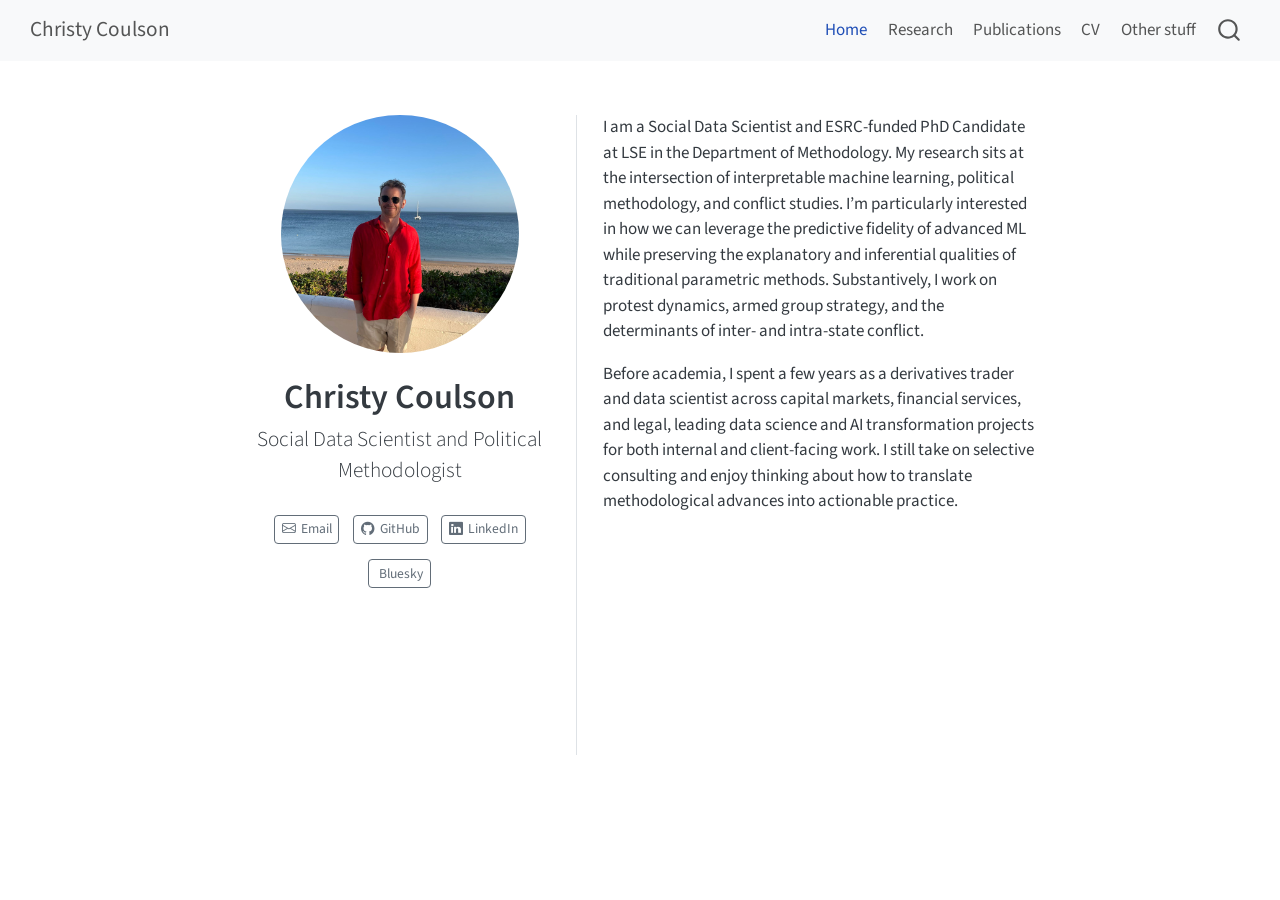
==== index.html @ 38af7b6e "deploy: 9e7b8e389dd86320d038d6dbe3860ce5dac13015" ====
<!DOCTYPE html>
<html xmlns="http://www.w3.org/1999/xhtml" lang="en" xml:lang="en"><head>

<meta charset="utf-8">
<meta name="generator" content="quarto-1.9.38">

<meta name="viewport" content="width=device-width, initial-scale=1.0, user-scalable=yes">


<title>Christy Coulson</title>
<style>
/* Default styles provided by pandoc.
** See https://pandoc.org/MANUAL.html#variables-for-html for config info.
*/
code{white-space: pre-wrap;}
span.smallcaps{font-variant: small-caps;}
div.columns{display: flex; gap: min(4vw, 1.5em);}
div.column{flex: auto; overflow-x: auto;}
div.hanging-indent{margin-left: 1.5em; text-indent: -1.5em;}
ul.task-list{list-style: none;}
ul.task-list li input[type="checkbox"] {
  width: 0.8em;
  margin: 0 0.8em 0.2em -1em; /* quarto-specific, see https://github.com/quarto-dev/quarto-cli/issues/4556 */ 
  vertical-align: middle;
}
</style>


<script src="site_libs/quarto-nav/quarto-nav.js"></script>
<script src="site_libs/quarto-nav/headroom.min.js"></script>
<script src="site_libs/clipboard/clipboard.min.js"></script>
<script src="site_libs/quarto-search/autocomplete.umd.js"></script>
<script src="site_libs/quarto-search/fuse.min.js"></script>
<script src="site_libs/quarto-search/quarto-search.js"></script>
<meta name="quarto:offset" content="./">
<script src="site_libs/quarto-html/quarto.js" type="module"></script>
<script src="site_libs/quarto-html/tabsets/tabsets.js" type="module"></script>
<script src="site_libs/quarto-html/popper.min.js"></script>
<script src="site_libs/quarto-html/tippy.umd.min.js"></script>
<link href="site_libs/quarto-html/tippy.css" rel="stylesheet">
<link href="site_libs/quarto-html/quarto-syntax-highlighting-15634bcf2e68342d4ad2dfa704d543f6.css" rel="stylesheet" id="quarto-text-highlighting-styles">
<script src="site_libs/bootstrap/bootstrap.min.js"></script>
<link href="site_libs/bootstrap/bootstrap-icons.css" rel="stylesheet">
<link href="site_libs/bootstrap/bootstrap-94b323657c735dfe3b1bf6ebb2c33a55.min.css" rel="stylesheet" append-hash="true" id="quarto-bootstrap" data-mode="light">
<script src="site_libs/quarto-contrib/iconify-3.0.0/iconify-icon.min.js"></script>
<script id="quarto-search-options" type="application/json">{
  "location": "navbar",
  "copy-button": false,
  "collapse-after": 3,
  "panel-placement": "end",
  "type": "overlay",
  "limit": 50,
  "keyboard-shortcut": [
    "f",
    "/",
    "s"
  ],
  "show-item-context": false,
  "language": {
    "search-no-results-text": "No results",
    "search-matching-documents-text": "matching documents",
    "search-copy-link-title": "Copy link to search",
    "search-hide-matches-text": "Hide additional matches",
    "search-more-match-text": "more match in this document",
    "search-more-matches-text": "more matches in this document",
    "search-clear-button-title": "Clear",
    "search-text-placeholder": "",
    "search-detached-cancel-button-title": "Cancel",
    "search-submit-button-title": "Submit",
    "search-label": "Search"
  }
}</script>


<link rel="stylesheet" href="styles.css">
</head>

<body class="nav-fixed fullcontent quarto-light">

<div id="quarto-search-results"></div>
  <header id="quarto-header" class="headroom fixed-top">
    <nav class="navbar navbar-expand-lg " data-bs-theme="dark">
      <div class="navbar-container container-fluid">
      <div class="navbar-brand-container mx-auto">
    <a class="navbar-brand" href="./index.html">
    <span class="navbar-title">Christy Coulson</span>
    </a>
  </div>
            <div id="quarto-search" class="" title="Search"></div>
          <button class="navbar-toggler" type="button" data-bs-toggle="collapse" data-bs-target="#navbarCollapse" aria-controls="navbarCollapse" role="menu" aria-expanded="false" aria-label="Toggle navigation" onclick="if (window.quartoToggleHeadroom) { window.quartoToggleHeadroom(); }">
  <span class="navbar-toggler-icon"></span>
</button>
          <div class="collapse navbar-collapse" id="navbarCollapse">
            <ul class="navbar-nav navbar-nav-scroll ms-auto">
  <li class="nav-item">
    <a class="nav-link active" href="./index.html" aria-current="page"> 
<span class="menu-text">Home</span></a>
  </li>  
  <li class="nav-item">
    <a class="nav-link" href="./research.html"> 
<span class="menu-text">Research</span></a>
  </li>  
  <li class="nav-item">
    <a class="nav-link" href="./publications.html"> 
<span class="menu-text">Publications</span></a>
  </li>  
  <li class="nav-item">
    <a class="nav-link" href="./cv.html"> 
<span class="menu-text">CV</span></a>
  </li>  
  <li class="nav-item">
    <a class="nav-link" href="./other.html"> 
<span class="menu-text">Other stuff</span></a>
  </li>  
</ul>
          </div> <!-- /navcollapse -->
            <div class="quarto-navbar-tools">
</div>
      </div> <!-- /container-fluid -->
    </nav>
</header>
<!-- content -->
<div id="quarto-content" class="quarto-container page-columns page-rows-contents page-layout-article page-navbar">
<!-- sidebar -->
<!-- margin-sidebar -->
    
<!-- main -->
<div class="quarto-about-trestles">
  <div class="about-entity">
    <img src="headshot.JPG" class="about-image
  round " style="height: 14em; width: 14em;">
<header id="title-block-header" class="quarto-title-block default">
<div class="quarto-title">
<h1 class="title">Christy Coulson</h1>
<p class="subtitle lead">Social Data Scientist and Political Methodologist</p>
</div>
<div class="quarto-title-meta">
  </div>
</header>
    <div class="about-links">
  <a href="mailto:c.j.coulson@lse.ac.uk" class="about-link" rel="" target="">
    <i class="bi bi-envelope"></i>
     <span class="about-link-text">Email</span>
  </a>
  <a href="https://github.com/christycoulson" class="about-link" rel="" target="">
    <i class="bi bi-github"></i>
     <span class="about-link-text">GitHub</span>
  </a>
  <a href="https://www.linkedin.com/in/christy-coulson/" class="about-link" rel="" target="">
    <i class="bi bi-linkedin"></i>
     <span class="about-link-text">LinkedIn</span>
  </a>
  <a href="https://bsky.app/profile/christycouls.bsky.social" class="about-link" rel="" target="">
     <span class="about-link-text"><iconify-icon role="img" inline="" icon="simple-icons:bluesky" aria-label="Icon bluesky from simple-icons Iconify.design set." title="Icon bluesky from simple-icons Iconify.design set."></iconify-icon> Bluesky</span>
  </a>
</div>
  </div>
  <div class="about-contents"><main class="content" id="quarto-document-content">
<p>I am a Social Data Scientist and ESRC-funded PhD Candidate at LSE in the Department of Methodology. My research sits at the intersection of interpretable machine learning, political methodology, and conflict studies. I’m particularly interested in how we can leverage the predictive fidelity of advanced ML while preserving the explanatory and inferential qualities of traditional parametric methods. Substantively, I work on protest dynamics, armed group strategy, and the determinants of inter- and intra-state conflict.</p>
<p>Before academia, I spent a few years as a derivatives trader and data scientist across capital markets, financial services, and legal, leading data science and AI transformation projects for both internal and client-facing work. I still take on selective consulting and enjoy thinking about how to translate methodological advances into actionable practice.</p>


</main></div>
</div>
 <!-- /main -->
<script id="quarto-html-after-body" type="application/javascript">
  window.document.addEventListener("DOMContentLoaded", function (event) {
    const isCodeAnnotation = (el) => {
      for (const clz of el.classList) {
        if (clz.startsWith('code-annotation-')) {                     
          return true;
        }
      }
      return false;
    }
    const onCopySuccess = function(e) {
      // button target
      const button = e.trigger;
      // don't keep focus
      button.blur();
      // flash "checked"
      button.classList.add('code-copy-button-checked');
      var currentTitle = button.getAttribute("title");
      button.setAttribute("title", "Copied!");
      let tooltip;
      if (window.bootstrap) {
        button.setAttribute("data-bs-toggle", "tooltip");
        button.setAttribute("data-bs-placement", "left");
        button.setAttribute("data-bs-title", "Copied!");
        tooltip = new bootstrap.Tooltip(button, 
          { trigger: "manual", 
            customClass: "code-copy-button-tooltip",
            offset: [0, -8]});
        tooltip.show();    
      }
      setTimeout(function() {
        if (tooltip) {
          tooltip.hide();
          button.removeAttribute("data-bs-title");
          button.removeAttribute("data-bs-toggle");
          button.removeAttribute("data-bs-placement");
        }
        button.setAttribute("title", currentTitle);
        button.classList.remove('code-copy-button-checked');
      }, 1000);
      // clear code selection
      e.clearSelection();
    }
    const getTextToCopy = function(trigger) {
      const outerScaffold = trigger.parentElement.cloneNode(true);
      const codeEl = outerScaffold.querySelector('code');
      for (const childEl of codeEl.children) {
        if (isCodeAnnotation(childEl)) {
          childEl.remove();
        }
      }
      return codeEl.innerText;
    }
    const clipboard = new window.ClipboardJS('.code-copy-button:not([data-in-quarto-modal])', {
      text: getTextToCopy
    });
    clipboard.on('success', onCopySuccess);
    if (window.document.getElementById('quarto-embedded-source-code-modal')) {
      const clipboardModal = new window.ClipboardJS('.code-copy-button[data-in-quarto-modal]', {
        text: getTextToCopy,
        container: window.document.getElementById('quarto-embedded-source-code-modal')
      });
      clipboardModal.on('success', onCopySuccess);
    }
      var localhostRegex = new RegExp(/^(?:http|https):\/\/localhost\:?[0-9]*\//);
      var mailtoRegex = new RegExp(/^mailto:/);
        var filterRegex = new RegExp('/' + window.location.host + '/');
      var isInternal = (href) => {
          return filterRegex.test(href) || localhostRegex.test(href) || mailtoRegex.test(href);
      }
      // Inspect non-navigation links and adorn them if external
     var links = window.document.querySelectorAll('a[href]:not(.nav-link):not(.navbar-brand):not(.toc-action):not(.sidebar-link):not(.sidebar-item-toggle):not(.pagination-link):not(.no-external):not([aria-hidden]):not(.dropdown-item):not(.quarto-navigation-tool):not(.about-link)');
      for (var i=0; i<links.length; i++) {
        const link = links[i];
        if (!isInternal(link.href)) {
          // undo the damage that might have been done by quarto-nav.js in the case of
          // links that we want to consider external
          if (link.dataset.originalHref !== undefined) {
            link.href = link.dataset.originalHref;
          }
        }
      }
    function tippyHover(el, contentFn, onTriggerFn, onUntriggerFn) {
      const config = {
        allowHTML: true,
        maxWidth: 500,
        delay: 100,
        arrow: false,
        appendTo: function(el) {
            return el.parentElement;
        },
        interactive: true,
        interactiveBorder: 10,
        theme: 'quarto',
        placement: 'bottom-start',
      };
      if (contentFn) {
        config.content = contentFn;
      }
      if (onTriggerFn) {
        config.onTrigger = onTriggerFn;
      }
      if (onUntriggerFn) {
        config.onUntrigger = onUntriggerFn;
      }
      window.tippy(el, config); 
    }
    const noterefs = window.document.querySelectorAll('a[role="doc-noteref"]');
    for (var i=0; i<noterefs.length; i++) {
      const ref = noterefs[i];
      tippyHover(ref, function() {
        // use id or data attribute instead here
        let href = ref.getAttribute('data-footnote-href') || ref.getAttribute('href');
        try { href = new URL(href).hash; } catch {}
        const id = href.replace(/^#\/?/, "");
        const note = window.document.getElementById(id);
        if (note) {
          return note.innerHTML;
        } else {
          return "";
        }
      });
    }
    const xrefs = window.document.querySelectorAll('a.quarto-xref');
    const processXRef = (id, note) => {
      // Strip column container classes
      const stripColumnClz = (el) => {
        el.classList.remove("page-full", "page-columns");
        if (el.children) {
          for (const child of el.children) {
            stripColumnClz(child);
          }
        }
      }
      stripColumnClz(note)
      if (id === null || id.startsWith('sec-')) {
        // Special case sections, only their first couple elements
        const container = document.createElement("div");
        if (note.children && note.children.length > 2) {
          container.appendChild(note.children[0].cloneNode(true));
          for (let i = 1; i < note.children.length; i++) {
            const child = note.children[i];
            if (child.tagName === "P" && child.innerText === "") {
              continue;
            } else {
              container.appendChild(child.cloneNode(true));
              break;
            }
          }
          if (window.Quarto?.typesetMath) {
            window.Quarto.typesetMath(container);
          }
          return container.innerHTML
        } else {
          if (window.Quarto?.typesetMath) {
            window.Quarto.typesetMath(note);
          }
          return note.innerHTML;
        }
      } else {
        // Remove any anchor links if they are present
        const anchorLink = note.querySelector('a.anchorjs-link');
        if (anchorLink) {
          anchorLink.remove();
        }
        if (window.Quarto?.typesetMath) {
          window.Quarto.typesetMath(note);
        }
        if (note.classList.contains("callout")) {
          return note.outerHTML;
        } else {
          return note.innerHTML;
        }
      }
    }
    for (var i=0; i<xrefs.length; i++) {
      const xref = xrefs[i];
      tippyHover(xref, undefined, function(instance) {
        instance.disable();
        let url = xref.getAttribute('href');
        let hash = undefined; 
        if (url.startsWith('#')) {
          hash = url;
        } else {
          try { hash = new URL(url).hash; } catch {}
        }
        if (hash) {
          const id = hash.replace(/^#\/?/, "");
          const note = window.document.getElementById(id);
          if (note !== null) {
            try {
              const html = processXRef(id, note.cloneNode(true));
              instance.setContent(html);
            } finally {
              instance.enable();
              instance.show();
            }
          } else {
            // See if we can fetch this
            fetch(url.split('#')[0])
            .then(res => res.text())
            .then(html => {
              const parser = new DOMParser();
              const htmlDoc = parser.parseFromString(html, "text/html");
              const note = htmlDoc.getElementById(id);
              if (note !== null) {
                const html = processXRef(id, note);
                instance.setContent(html);
              } 
            }).finally(() => {
              instance.enable();
              instance.show();
            });
          }
        } else {
          // See if we can fetch a full url (with no hash to target)
          // This is a special case and we should probably do some content thinning / targeting
          fetch(url)
          .then(res => res.text())
          .then(html => {
            const parser = new DOMParser();
            const htmlDoc = parser.parseFromString(html, "text/html");
            const note = htmlDoc.querySelector('main.content');
            if (note !== null) {
              // This should only happen for chapter cross references
              // (since there is no id in the URL)
              // remove the first header
              if (note.children.length > 0 && note.children[0].tagName === "HEADER") {
                note.children[0].remove();
              }
              const html = processXRef(null, note);
              instance.setContent(html);
            } 
          }).finally(() => {
            instance.enable();
            instance.show();
          });
        }
      }, function(instance) {
      });
    }
        let selectedAnnoteEl;
        const selectorForAnnotation = ( cell, annotation) => {
          let cellAttr = 'data-code-cell="' + cell + '"';
          let lineAttr = 'data-code-annotation="' +  annotation + '"';
          const selector = 'span[' + cellAttr + '][' + lineAttr + ']';
          return selector;
        }
        const selectCodeLines = (annoteEl) => {
          const doc = window.document;
          const targetCell = annoteEl.getAttribute("data-target-cell");
          const targetAnnotation = annoteEl.getAttribute("data-target-annotation");
          const annoteSpan = window.document.querySelector(selectorForAnnotation(targetCell, targetAnnotation));
          const lines = annoteSpan.getAttribute("data-code-lines").split(",");
          const lineIds = lines.map((line) => {
            return targetCell + "-" + line;
          })
          let top = null;
          let height = null;
          let parent = null;
          if (lineIds.length > 0) {
              //compute the position of the single el (top and bottom and make a div)
              const el = window.document.getElementById(lineIds[0]);
              top = el.offsetTop;
              height = el.offsetHeight;
              parent = el.parentElement.parentElement;
            if (lineIds.length > 1) {
              const lastEl = window.document.getElementById(lineIds[lineIds.length - 1]);
              const bottom = lastEl.offsetTop + lastEl.offsetHeight;
              height = bottom - top;
            }
            if (top !== null && height !== null && parent !== null) {
              // cook up a div (if necessary) and position it 
              let div = window.document.getElementById("code-annotation-line-highlight");
              if (div === null) {
                div = window.document.createElement("div");
                div.setAttribute("id", "code-annotation-line-highlight");
                div.style.position = 'absolute';
                parent.appendChild(div);
              }
              div.style.top = top - 2 + "px";
              div.style.height = height + 4 + "px";
              div.style.left = 0;
              let gutterDiv = window.document.getElementById("code-annotation-line-highlight-gutter");
              if (gutterDiv === null) {
                gutterDiv = window.document.createElement("div");
                gutterDiv.setAttribute("id", "code-annotation-line-highlight-gutter");
                gutterDiv.style.position = 'absolute';
                const codeCell = window.document.getElementById(targetCell);
                const gutter = codeCell.querySelector('.code-annotation-gutter');
                gutter.appendChild(gutterDiv);
              }
              gutterDiv.style.top = top - 2 + "px";
              gutterDiv.style.height = height + 4 + "px";
            }
            selectedAnnoteEl = annoteEl;
          }
        };
        const unselectCodeLines = () => {
          const elementsIds = ["code-annotation-line-highlight", "code-annotation-line-highlight-gutter"];
          elementsIds.forEach((elId) => {
            const div = window.document.getElementById(elId);
            if (div) {
              div.remove();
            }
          });
          selectedAnnoteEl = undefined;
        };
          // Handle positioning of the toggle
      window.addEventListener(
        "resize",
        throttle(() => {
          elRect = undefined;
          if (selectedAnnoteEl) {
            selectCodeLines(selectedAnnoteEl);
          }
        }, 10)
      );
      function throttle(fn, ms) {
      let throttle = false;
      let timer;
        return (...args) => {
          if(!throttle) { // first call gets through
              fn.apply(this, args);
              throttle = true;
          } else { // all the others get throttled
              if(timer) clearTimeout(timer); // cancel #2
              timer = setTimeout(() => {
                fn.apply(this, args);
                timer = throttle = false;
              }, ms);
          }
        };
      }
        // Attach click handler to the DT
        const annoteDls = window.document.querySelectorAll('dt[data-target-cell]');
        for (const annoteDlNode of annoteDls) {
          annoteDlNode.addEventListener('click', (event) => {
            const clickedEl = event.target;
            if (clickedEl !== selectedAnnoteEl) {
              unselectCodeLines();
              const activeEl = window.document.querySelector('dt[data-target-cell].code-annotation-active');
              if (activeEl) {
                activeEl.classList.remove('code-annotation-active');
              }
              selectCodeLines(clickedEl);
              clickedEl.classList.add('code-annotation-active');
            } else {
              // Unselect the line
              unselectCodeLines();
              clickedEl.classList.remove('code-annotation-active');
            }
          });
        }
    const findCites = (el) => {
      const parentEl = el.parentElement;
      if (parentEl) {
        const cites = parentEl.dataset.cites;
        if (cites) {
          return {
            el,
            cites: cites.split(' ')
          };
        } else {
          return findCites(el.parentElement)
        }
      } else {
        return undefined;
      }
    };
    var bibliorefs = window.document.querySelectorAll('a[role="doc-biblioref"]');
    for (var i=0; i<bibliorefs.length; i++) {
      const ref = bibliorefs[i];
      const citeInfo = findCites(ref);
      if (citeInfo) {
        tippyHover(citeInfo.el, function() {
          var popup = window.document.createElement('div');
          citeInfo.cites.forEach(function(cite) {
            var citeDiv = window.document.createElement('div');
            citeDiv.classList.add('hanging-indent');
            citeDiv.classList.add('csl-entry');
            var biblioDiv = window.document.getElementById('ref-' + cite);
            if (biblioDiv) {
              citeDiv.innerHTML = biblioDiv.innerHTML;
            }
            popup.appendChild(citeDiv);
          });
          return popup.innerHTML;
        });
      }
    }
  });
  </script>
</div> <!-- /content -->




</body></html>
---- site_libs/quarto-html/tippy.css ----
.tippy-box[data-animation=fade][data-state=hidden]{opacity:0}[data-tippy-root]{max-width:calc(100vw - 10px)}.tippy-box{position:relative;background-color:#333;color:#fff;border-radius:4px;font-size:14px;line-height:1.4;white-space:normal;outline:0;transition-property:transform,visibility,opacity}.tippy-box[data-placement^=top]>.tippy-arrow{bottom:0}.tippy-box[data-placement^=top]>.tippy-arrow:before{bottom:-7px;left:0;border-width:8px 8px 0;border-top-color:initial;transform-origin:center top}.tippy-box[data-placement^=bottom]>.tippy-arrow{top:0}.tippy-box[data-placement^=bottom]>.tippy-arrow:before{top:-7px;left:0;border-width:0 8px 8px;border-bottom-color:initial;transform-origin:center bottom}.tippy-box[data-placement^=left]>.tippy-arrow{right:0}.tippy-box[data-placement^=left]>.tippy-arrow:before{border-width:8px 0 8px 8px;border-left-color:initial;right:-7px;transform-origin:center left}.tippy-box[data-placement^=right]>.tippy-arrow{left:0}.tippy-box[data-placement^=right]>.tippy-arrow:before{left:-7px;border-width:8px 8px 8px 0;border-right-color:initial;transform-origin:center right}.tippy-box[data-inertia][data-state=visible]{transition-timing-function:cubic-bezier(.54,1.5,.38,1.11)}.tippy-arrow{width:16px;height:16px;color:#333}.tippy-arrow:before{content:"";position:absolute;border-color:transparent;border-style:solid}.tippy-content{position:relative;padding:5px 9px;z-index:1}
---- site_libs/quarto-html/quarto-syntax-highlighting-15634bcf2e68342d4ad2dfa704d543f6.css ----
/* quarto syntax highlight colors */
:root {
  --quarto-hl-ot-color: #003B4F;
  --quarto-hl-at-color: #657422;
  --quarto-hl-ss-color: #20794D;
  --quarto-hl-an-color: #5E5E5E;
  --quarto-hl-fu-color: #4758AB;
  --quarto-hl-st-color: #20794D;
  --quarto-hl-cf-color: #003B4F;
  --quarto-hl-op-color: #5E5E5E;
  --quarto-hl-er-color: #AD0000;
  --quarto-hl-bn-color: #AD0000;
  --quarto-hl-al-color: #AD0000;
  --quarto-hl-va-color: #111111;
  --quarto-hl-bu-color: inherit;
  --quarto-hl-ex-color: inherit;
  --quarto-hl-pp-color: #AD0000;
  --quarto-hl-in-color: #5E5E5E;
  --quarto-hl-vs-color: #20794D;
  --quarto-hl-wa-color: #5E5E5E;
  --quarto-hl-do-color: #5E5E5E;
  --quarto-hl-im-color: #00769E;
  --quarto-hl-ch-color: #20794D;
  --quarto-hl-dt-color: #AD0000;
  --quarto-hl-fl-color: #AD0000;
  --quarto-hl-co-color: #5E5E5E;
  --quarto-hl-cv-color: #5E5E5E;
  --quarto-hl-cn-color: #8f5902;
  --quarto-hl-sc-color: #5E5E5E;
  --quarto-hl-dv-color: #AD0000;
  --quarto-hl-kw-color: #003B4F;
}

/* other quarto variables */
:root {
  --quarto-font-monospace: SFMono-Regular, Menlo, Monaco, Consolas, "Liberation Mono", "Courier New", monospace;
}

/* syntax highlight based on Pandoc's rules */
pre > code.sourceCode > span {
  color: #003B4F;
}

code.sourceCode > span {
  color: #003B4F;
}

div.sourceCode,
div.sourceCode pre.sourceCode {
  color: #003B4F;
}

/* Normal */
code span {
  color: #003B4F;
}

/* Alert */
code span.al {
  color: #AD0000;
  font-style: inherit;
}

/* Annotation */
code span.an {
  color: #5E5E5E;
  font-style: inherit;
}

/* Attribute */
code span.at {
  color: #657422;
  font-style: inherit;
}

/* BaseN */
code span.bn {
  color: #AD0000;
  font-style: inherit;
}

/* BuiltIn */
code span.bu {
  font-style: inherit;
}

/* ControlFlow */
code span.cf {
  color: #003B4F;
  font-weight: bold;
  font-style: inherit;
}

/* Char */
code span.ch {
  color: #20794D;
  font-style: inherit;
}

/* Constant */
code span.cn {
  color: #8f5902;
  font-style: inherit;
}

/* Comment */
code span.co {
  color: #5E5E5E;
  font-style: inherit;
}

/* CommentVar */
code span.cv {
  color: #5E5E5E;
  font-style: italic;
}

/* Documentation */
code span.do {
  color: #5E5E5E;
  font-style: italic;
}

/* DataType */
code span.dt {
  color: #AD0000;
  font-style: inherit;
}

/* DecVal */
code span.dv {
  color: #AD0000;
  font-style: inherit;
}

/* Error */
code span.er {
  color: #AD0000;
  font-style: inherit;
}

/* Extension */
code span.ex {
  font-style: inherit;
}

/* Float */
code span.fl {
  color: #AD0000;
  font-style: inherit;
}

/* Function */
code span.fu {
  color: #4758AB;
  font-style: inherit;
}

/* Import */
code span.im {
  color: #00769E;
  font-style: inherit;
}

/* Information */
code span.in {
  color: #5E5E5E;
  font-style: inherit;
}

/* Keyword */
code span.kw {
  color: #003B4F;
  font-weight: bold;
  font-style: inherit;
}

/* Operator */
code span.op {
  color: #5E5E5E;
  font-style: inherit;
}

/* Other */
code span.ot {
  color: #003B4F;
  font-style: inherit;
}

/* Preprocessor */
code span.pp {
  color: #AD0000;
  font-style: inherit;
}

/* SpecialChar */
code span.sc {
  color: #5E5E5E;
  font-style: inherit;
}

/* SpecialString */
code span.ss {
  color: #20794D;
  font-style: inherit;
}

/* String */
code span.st {
  color: #20794D;
  font-style: inherit;
}

/* Variable */
code span.va {
  color: #111111;
  font-style: inherit;
}

/* VerbatimString */
code span.vs {
  color: #20794D;
  font-style: inherit;
}

/* Warning */
code span.wa {
  color: #5E5E5E;
  font-style: italic;
}

.prevent-inlining {
  content: "</";
}

/*# sourceMappingURL=f23921c56f73e400b49028c9186a1aa0.css.map */
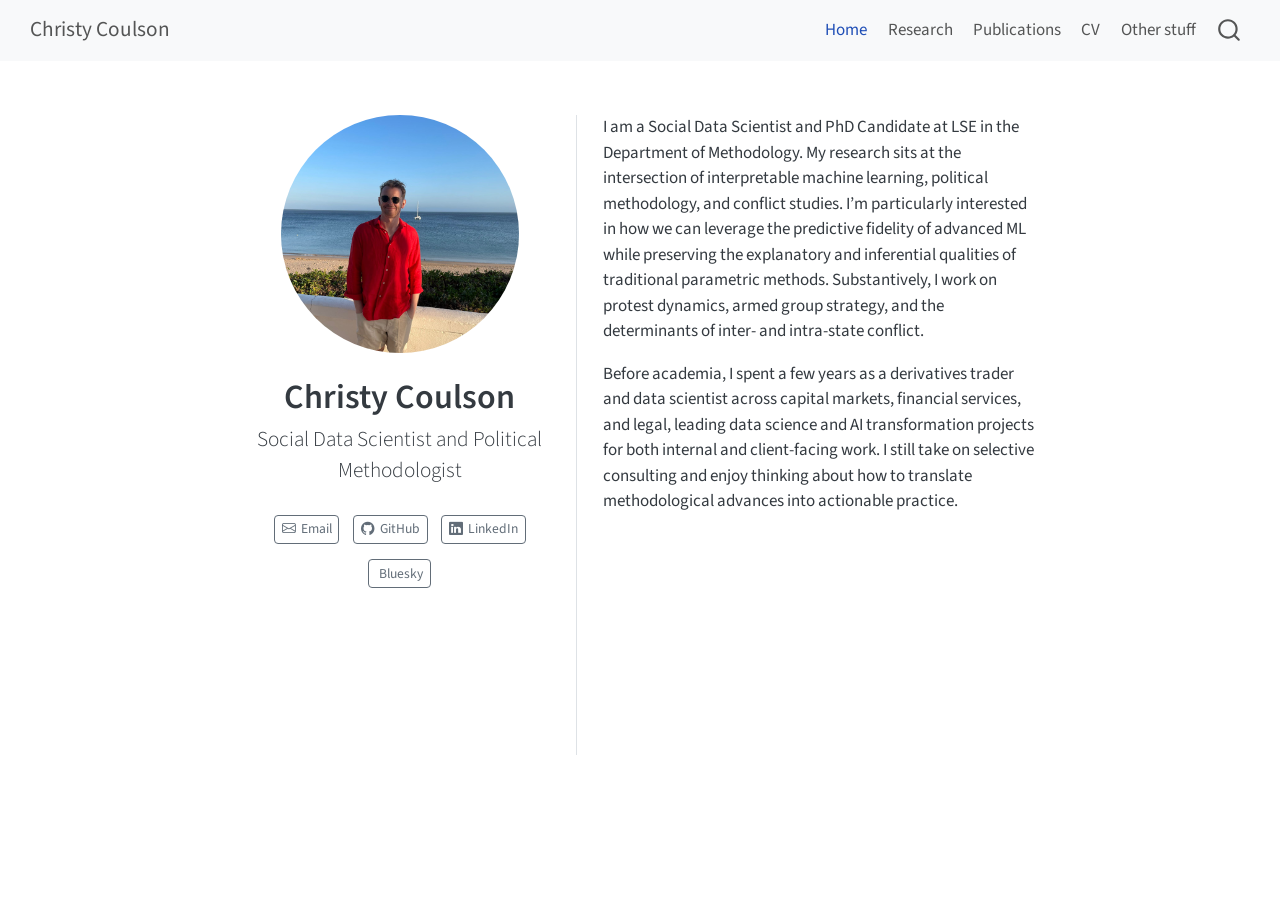
==== commit c210d45d: "deploy: 5566c35164eff64b98f9e4d2461b7434bcc166db" ====
--- a/index.html
+++ b/index.html
@@ -156,7 +156,7 @@
 </div>
   </div>
   <div class="about-contents"><main class="content" id="quarto-document-content">
-<p>I am a Social Data Scientist and ESRC-funded PhD Candidate at LSE in the Department of Methodology. My research sits at the intersection of interpretable machine learning, political methodology, and conflict studies. I’m particularly interested in how we can leverage the predictive fidelity of advanced ML while preserving the explanatory and inferential qualities of traditional parametric methods. Substantively, I work on protest dynamics, armed group strategy, and the determinants of inter- and intra-state conflict.</p>
+<p>I am a Social Data Scientist and PhD Candidate at LSE in the Department of Methodology. My research sits at the intersection of interpretable machine learning, political methodology, and conflict studies. I’m particularly interested in how we can leverage the predictive fidelity of advanced ML while preserving the explanatory and inferential qualities of traditional parametric methods. Substantively, I work on protest dynamics, armed group strategy, and the determinants of inter- and intra-state conflict.</p>
 <p>Before academia, I spent a few years as a derivatives trader and data scientist across capital markets, financial services, and legal, leading data science and AI transformation projects for both internal and client-facing work. I still take on selective consulting and enjoy thinking about how to translate methodological advances into actionable practice.</p>
 
 
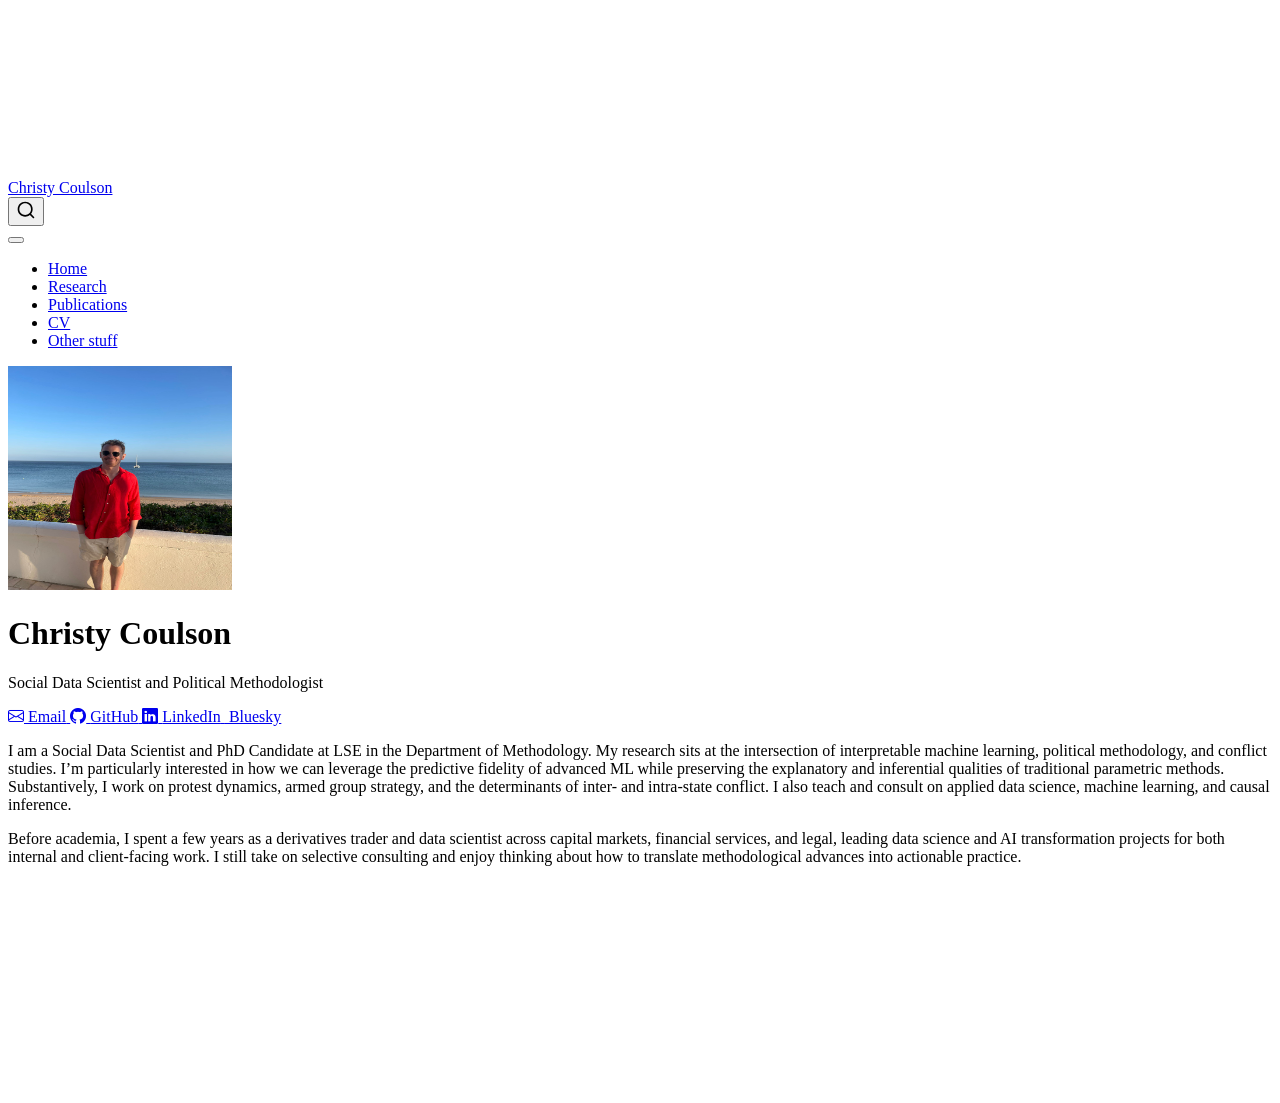
==== commit 862b205e: "deploy: 445bb330679ed211f51d560710bf35102c86a637" ====
--- a/index.html
+++ b/index.html
@@ -2,7 +2,7 @@
 <html xmlns="http://www.w3.org/1999/xhtml" lang="en" xml:lang="en"><head>
 
 <meta charset="utf-8">
-<meta name="generator" content="quarto-1.9.38">
+<meta name="generator" content="quarto-1.10.18">
 
 <meta name="viewport" content="width=device-width, initial-scale=1.0, user-scalable=yes">
 
@@ -12,10 +12,13 @@
 /* Default styles provided by pandoc.
 ** See https://pandoc.org/MANUAL.html#variables-for-html for config info.
 */
-code{white-space: pre-wrap;}
 span.smallcaps{font-variant: small-caps;}
-div.columns{display: flex; gap: min(4vw, 1.5em);}
-div.column{flex: auto; overflow-x: auto;}
+div.columns{display: flex; gap: 1.5em;}
+div.column{flex: auto;}
+@media screen {
+div.columns{gap: min(4vw, 1.5em);}
+div.column{overflow-x: auto;}
+}
 div.hanging-indent{margin-left: 1.5em; text-indent: -1.5em;}
 ul.task-list{list-style: none;}
 ul.task-list li input[type="checkbox"] {
@@ -38,10 +41,10 @@
 <script src="site_libs/quarto-html/popper.min.js"></script>
 <script src="site_libs/quarto-html/tippy.umd.min.js"></script>
 <link href="site_libs/quarto-html/tippy.css" rel="stylesheet">
-<link href="site_libs/quarto-html/quarto-syntax-highlighting-15634bcf2e68342d4ad2dfa704d543f6.css" rel="stylesheet" id="quarto-text-highlighting-styles">
+<link href="site_libs/quarto-html/quarto-syntax-highlighting-64a204ab8560d761af7679ceaba22944.css" rel="stylesheet" id="quarto-text-highlighting-styles">
 <script src="site_libs/bootstrap/bootstrap.min.js"></script>
 <link href="site_libs/bootstrap/bootstrap-icons.css" rel="stylesheet">
-<link href="site_libs/bootstrap/bootstrap-94b323657c735dfe3b1bf6ebb2c33a55.min.css" rel="stylesheet" append-hash="true" id="quarto-bootstrap" data-mode="light">
+<link href="site_libs/bootstrap/bootstrap-e3adbaa939bcd423dddc8c8a834270b4.min.css" rel="stylesheet" append-hash="true" id="quarto-bootstrap" data-mode="light">
 <script src="site_libs/quarto-contrib/iconify-3.0.0/iconify-icon.min.js"></script>
 <script id="quarto-search-options" type="application/json">{
   "location": "navbar",
@@ -156,7 +159,7 @@
 </div>
   </div>
   <div class="about-contents"><main class="content" id="quarto-document-content">
-<p>I am a Social Data Scientist and PhD Candidate at LSE in the Department of Methodology. My research sits at the intersection of interpretable machine learning, political methodology, and conflict studies. I’m particularly interested in how we can leverage the predictive fidelity of advanced ML while preserving the explanatory and inferential qualities of traditional parametric methods. Substantively, I work on protest dynamics, armed group strategy, and the determinants of inter- and intra-state conflict.</p>
+<p>I am a Social Data Scientist and PhD Candidate at LSE in the Department of Methodology. My research sits at the intersection of interpretable machine learning, political methodology, and conflict studies. I’m particularly interested in how we can leverage the predictive fidelity of advanced ML while preserving the explanatory and inferential qualities of traditional parametric methods. Substantively, I work on protest dynamics, armed group strategy, and the determinants of inter- and intra-state conflict. I also teach and consult on applied data science, machine learning, and causal inference.</p>
 <p>Before academia, I spent a few years as a derivatives trader and data scientist across capital markets, financial services, and legal, leading data science and AI transformation projects for both internal and client-facing work. I still take on selective consulting and enjoy thinking about how to translate methodological advances into actionable practice.</p>
 
 
--- a/site_libs/quarto-html/quarto-syntax-highlighting-64a204ab8560d761af7679ceaba22944.css
+++ b/site_libs/quarto-html/quarto-syntax-highlighting-64a204ab8560d761af7679ceaba22944.css
@@ -0,0 +1,236 @@
+/* quarto syntax highlight colors */
+:root {
+  --quarto-hl-ot-color: #003B4F;
+  --quarto-hl-at-color: #657422;
+  --quarto-hl-ss-color: #20794D;
+  --quarto-hl-an-color: #5E5E5E;
+  --quarto-hl-fu-color: #4758AB;
+  --quarto-hl-st-color: #20794D;
+  --quarto-hl-cf-color: #003B4F;
+  --quarto-hl-op-color: #5E5E5E;
+  --quarto-hl-er-color: #AD0000;
+  --quarto-hl-bn-color: #AD0000;
+  --quarto-hl-al-color: #AD0000;
+  --quarto-hl-va-color: #111111;
+  --quarto-hl-bu-color: inherit;
+  --quarto-hl-ex-color: inherit;
+  --quarto-hl-pp-color: #AD0000;
+  --quarto-hl-in-color: #5E5E5E;
+  --quarto-hl-vs-color: #20794D;
+  --quarto-hl-wa-color: #5E5E5E;
+  --quarto-hl-do-color: #5E5E5E;
+  --quarto-hl-im-color: #00769E;
+  --quarto-hl-ch-color: #20794D;
+  --quarto-hl-dt-color: #AD0000;
+  --quarto-hl-fl-color: #AD0000;
+  --quarto-hl-co-color: #5E5E5E;
+  --quarto-hl-cv-color: #5E5E5E;
+  --quarto-hl-cn-color: #8f5902;
+  --quarto-hl-sc-color: #5E5E5E;
+  --quarto-hl-dv-color: #AD0000;
+  --quarto-hl-kw-color: #003B4F;
+}
+
+/* other quarto variables */
+:root {
+  --quarto-font-monospace: SFMono-Regular, Menlo, Monaco, Consolas, "Liberation Mono", "Courier New", monospace;
+}
+
+/* syntax highlight based on Pandoc's rules */
+pre > code.sourceCode > span {
+  color: #003B4F;
+}
+
+code.sourceCode > span {
+  color: #003B4F;
+}
+
+div.sourceCode,
+div.sourceCode pre.sourceCode {
+  color: #003B4F;
+}
+
+/* Normal */
+code span {
+  color: #003B4F;
+}
+
+/* Alert */
+code span.al {
+  color: #AD0000;
+  font-style: inherit;
+}
+
+/* Annotation */
+code span.an {
+  color: #5E5E5E;
+  font-style: inherit;
+}
+
+/* Attribute */
+code span.at {
+  color: #657422;
+  font-style: inherit;
+}
+
+/* BaseN */
+code span.bn {
+  color: #AD0000;
+  font-style: inherit;
+}
+
+/* BuiltIn */
+code span.bu {
+  font-style: inherit;
+}
+
+/* ControlFlow */
+code span.cf {
+  color: #003B4F;
+  font-weight: bold;
+  font-style: inherit;
+}
+
+/* Char */
+code span.ch {
+  color: #20794D;
+  font-style: inherit;
+}
+
+/* Constant */
+code span.cn {
+  color: #8f5902;
+  font-style: inherit;
+}
+
+/* Comment */
+code span.co {
+  color: #5E5E5E;
+  font-style: inherit;
+}
+
+/* CommentVar */
+code span.cv {
+  color: #5E5E5E;
+  font-style: italic;
+}
+
+/* Documentation */
+code span.do {
+  color: #5E5E5E;
+  font-style: italic;
+}
+
+/* DataType */
+code span.dt {
+  color: #AD0000;
+  font-style: inherit;
+}
+
+/* DecVal */
+code span.dv {
+  color: #AD0000;
+  font-style: inherit;
+}
+
+/* Error */
+code span.er {
+  color: #AD0000;
+  font-style: inherit;
+}
+
+/* Extension */
+code span.ex {
+  font-style: inherit;
+}
+
+/* Float */
+code span.fl {
+  color: #AD0000;
+  font-style: inherit;
+}
+
+/* Function */
+code span.fu {
+  color: #4758AB;
+  font-style: inherit;
+}
+
+/* Import */
+code span.im {
+  color: #00769E;
+  font-style: inherit;
+}
+
+/* Information */
+code span.in {
+  color: #5E5E5E;
+  font-style: inherit;
+}
+
+/* Keyword */
+code span.kw {
+  color: #003B4F;
+  font-weight: bold;
+  font-style: inherit;
+}
+
+/* Operator */
+code span.op {
+  color: #5E5E5E;
+  font-style: inherit;
+}
+
+/* Other */
+code span.ot {
+  color: #003B4F;
+  font-style: inherit;
+}
+
+/* Preprocessor */
+code span.pp {
+  color: #AD0000;
+  font-style: inherit;
+}
+
+/* SpecialChar */
+code span.sc {
+  color: #5E5E5E;
+  font-style: inherit;
+}
+
+/* SpecialString */
+code span.ss {
+  color: #20794D;
+  font-style: inherit;
+}
+
+/* String */
+code span.st {
+  color: #20794D;
+  font-style: inherit;
+}
+
+/* Variable */
+code span.va {
+  color: #111111;
+  font-style: inherit;
+}
+
+/* VerbatimString */
+code span.vs {
+  color: #20794D;
+  font-style: inherit;
+}
+
+/* Warning */
+code span.wa {
+  color: #5E5E5E;
+  font-style: italic;
+}
+
+.prevent-inlining {
+  content: "</";
+}
+
+/*# sourceMappingURL=9d8d5bb603a83b8298b89080a598c93b.css.map */
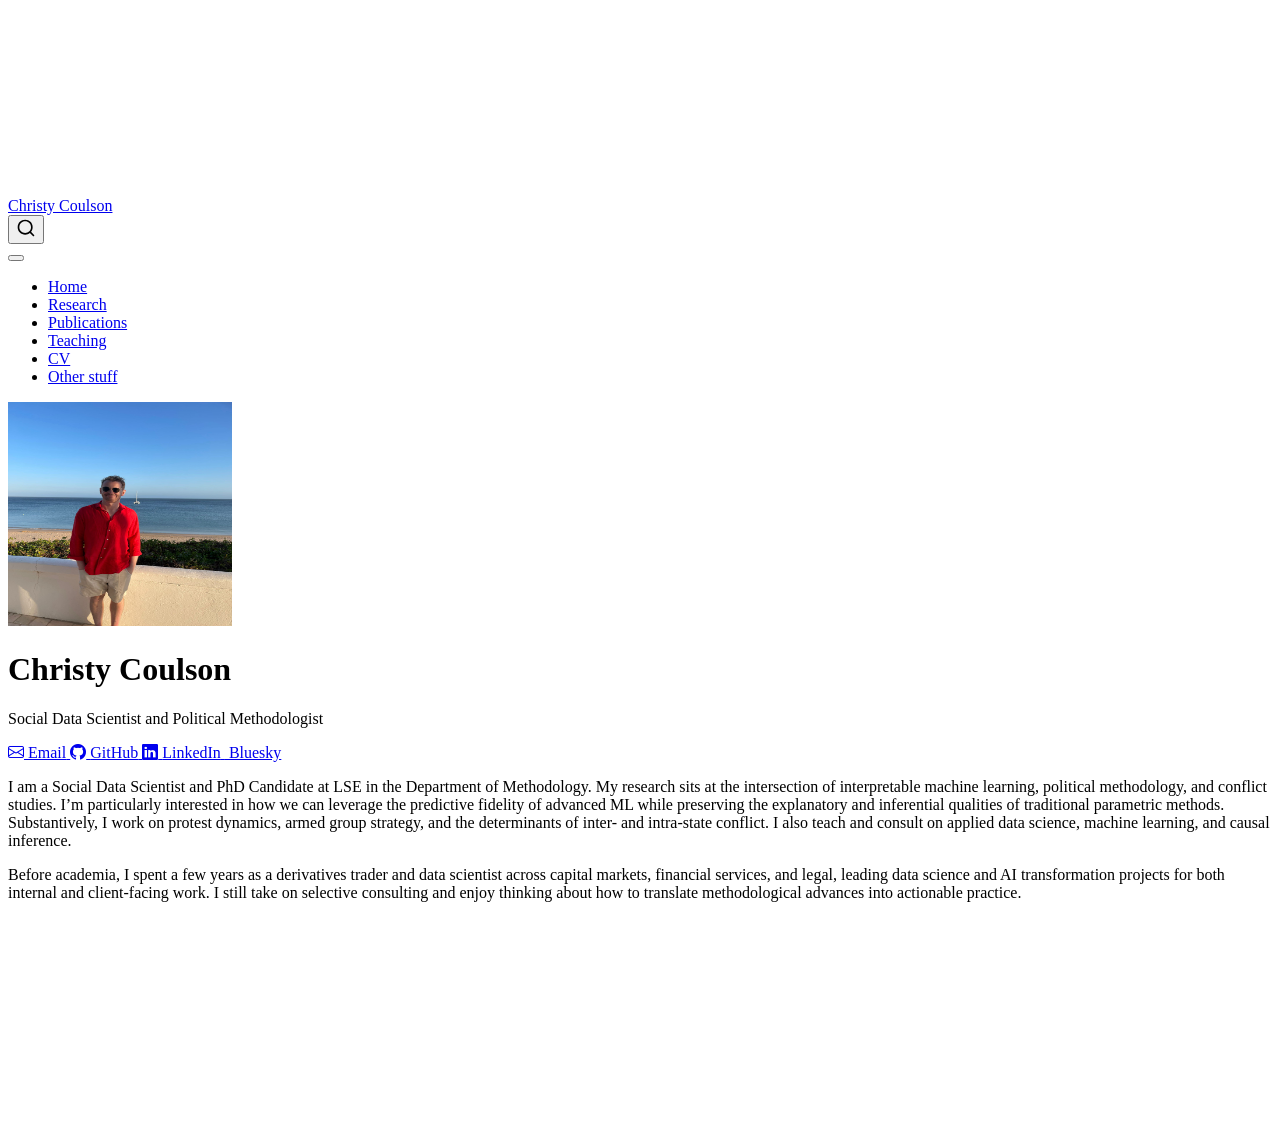
==== commit 94647dff: "deploy: 75e5912564dc58068f2dcfefef120c6061364c3c" ====
--- a/index.html
+++ b/index.html
@@ -106,6 +106,10 @@
   <li class="nav-item">
     <a class="nav-link" href="./publications.html"> 
 <span class="menu-text">Publications</span></a>
+  </li>  
+  <li class="nav-item">
+    <a class="nav-link" href="./teaching.html"> 
+<span class="menu-text">Teaching</span></a>
   </li>  
   <li class="nav-item">
     <a class="nav-link" href="./cv.html"> 
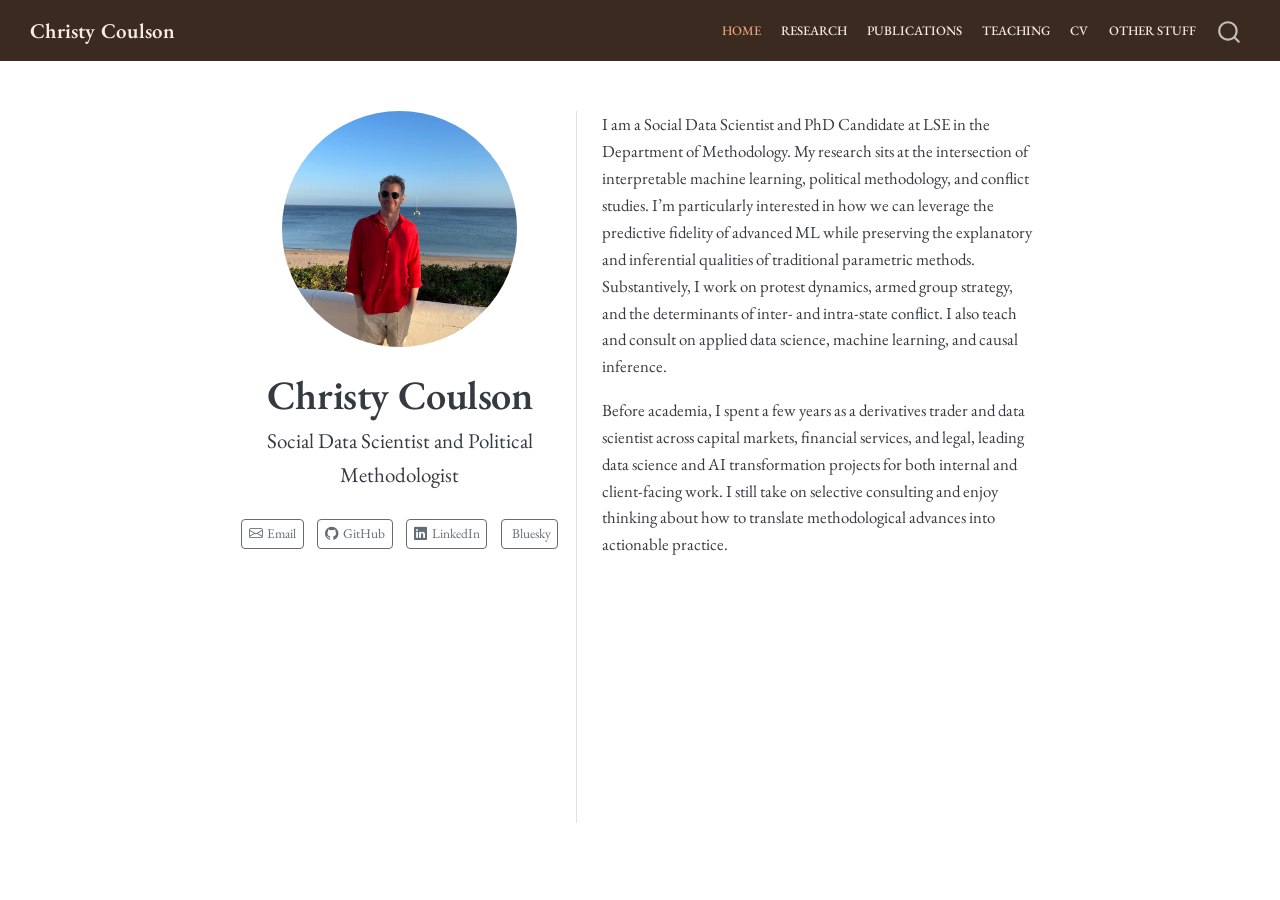
==== commit 0e570ff8: "deploy: 3ee2296547c59f10404d82279272533360146b83" ====
--- a/index.html
+++ b/index.html
@@ -44,7 +44,7 @@
 <link href="site_libs/quarto-html/quarto-syntax-highlighting-64a204ab8560d761af7679ceaba22944.css" rel="stylesheet" id="quarto-text-highlighting-styles">
 <script src="site_libs/bootstrap/bootstrap.min.js"></script>
 <link href="site_libs/bootstrap/bootstrap-icons.css" rel="stylesheet">
-<link href="site_libs/bootstrap/bootstrap-e3adbaa939bcd423dddc8c8a834270b4.min.css" rel="stylesheet" append-hash="true" id="quarto-bootstrap" data-mode="light">
+<link href="site_libs/bootstrap/bootstrap-a82999de4c7ccc9092ce56f861e2eefc.min.css" rel="stylesheet" append-hash="true" id="quarto-bootstrap" data-mode="light">
 <script src="site_libs/quarto-contrib/iconify-3.0.0/iconify-icon.min.js"></script>
 <script id="quarto-search-options" type="application/json">{
   "location": "navbar",
--- a/styles.css
+++ b/styles.css
@@ -0,0 +1,121 @@
+/* Fonts */
+@import url('https://fonts.googleapis.com/css2?family=EB+Garamond:ital,wght@0,400;0,500;0,600;0,700;1,400&family=IBM+Plex+Mono:wght@400;500&display=swap');
+
+/* Accent colour: terracotta */
+:root {
+  --accent: #a05a3c;
+  --accent-hover: #7a4229;
+}
+
+/* Links */
+a {
+  color: var(--accent);
+  text-decoration: none;
+}
+
+a:hover {
+  color: var(--accent-hover);
+  text-decoration: underline;
+}
+
+/* Navbar tweaks */
+.navbar {
+  font-family: "EB Garamond", serif;
+  font-size: 1.05rem;
+}
+
+.navbar-brand,
+.navbar-title {
+  font-weight: 600;
+  letter-spacing: 0.01em;
+}
+
+.nav-link.active {
+  color: var(--accent) !important;
+}
+
+/* Headings */
+h1, h2, h3, h4, h5, h6 {
+  font-family: "EB Garamond", serif;
+  font-weight: 600;
+  letter-spacing: -0.01em;
+}
+
+h1 { font-size: 2.4rem; }
+h2 { font-size: 1.7rem; margin-top: 2em; }
+h3 { font-size: 1.35rem; }
+
+/* Body: tighten paragraph rhythm */
+p {
+  margin-bottom: 1em;
+}
+
+/* About page (home) tweaks */
+.about-entity .about-links a {
+  color: var(--accent);
+}
+
+.about-entity .about-links a:hover {
+  color: var(--accent-hover);
+}
+
+/* Teaching item styling (kept from before) */
+.teaching-item {
+  display: flex;
+  justify-content: space-between;
+  align-items: baseline;
+  padding: 0.5em 0;
+  border-bottom: 1px solid #d9d0c1;
+  gap: 1em;
+}
+
+.teaching-item:last-child {
+  border-bottom: none;
+}
+
+.teaching-date {
+  color: #a05a3c;
+  white-space: nowrap;
+  flex-shrink: 0;
+}
+
+@media (max-width: 600px) {
+  .teaching-item {
+    flex-direction: column;
+    align-items: flex-start;
+  }
+}
+
+/* Navbar recolour: warm dark brown */
+.navbar {
+  background-color: #3a2a20 !important;
+}
+
+.navbar .navbar-brand,
+.navbar .navbar-title,
+.navbar .nav-link {
+  color: #f5ede0 !important;
+}
+
+.navbar .nav-link:hover {
+  color: #d9a878 !important;
+}
+
+.navbar .nav-link.active {
+  color: #e8a17d !important;
+}
+
+/* Terracotta buttons (used on CV page) */
+.btn-primary {
+  background-color: #a05a3c !important;
+  border-color: #a05a3c !important;
+  color: #f5ede0 !important;
+}
+
+.btn-primary:hover,
+.btn-primary:focus,
+.btn-primary:active {
+  background-color: #7a4229 !important;
+  border-color: #7a4229 !important;
+  color: #f5ede0 !important;
+}
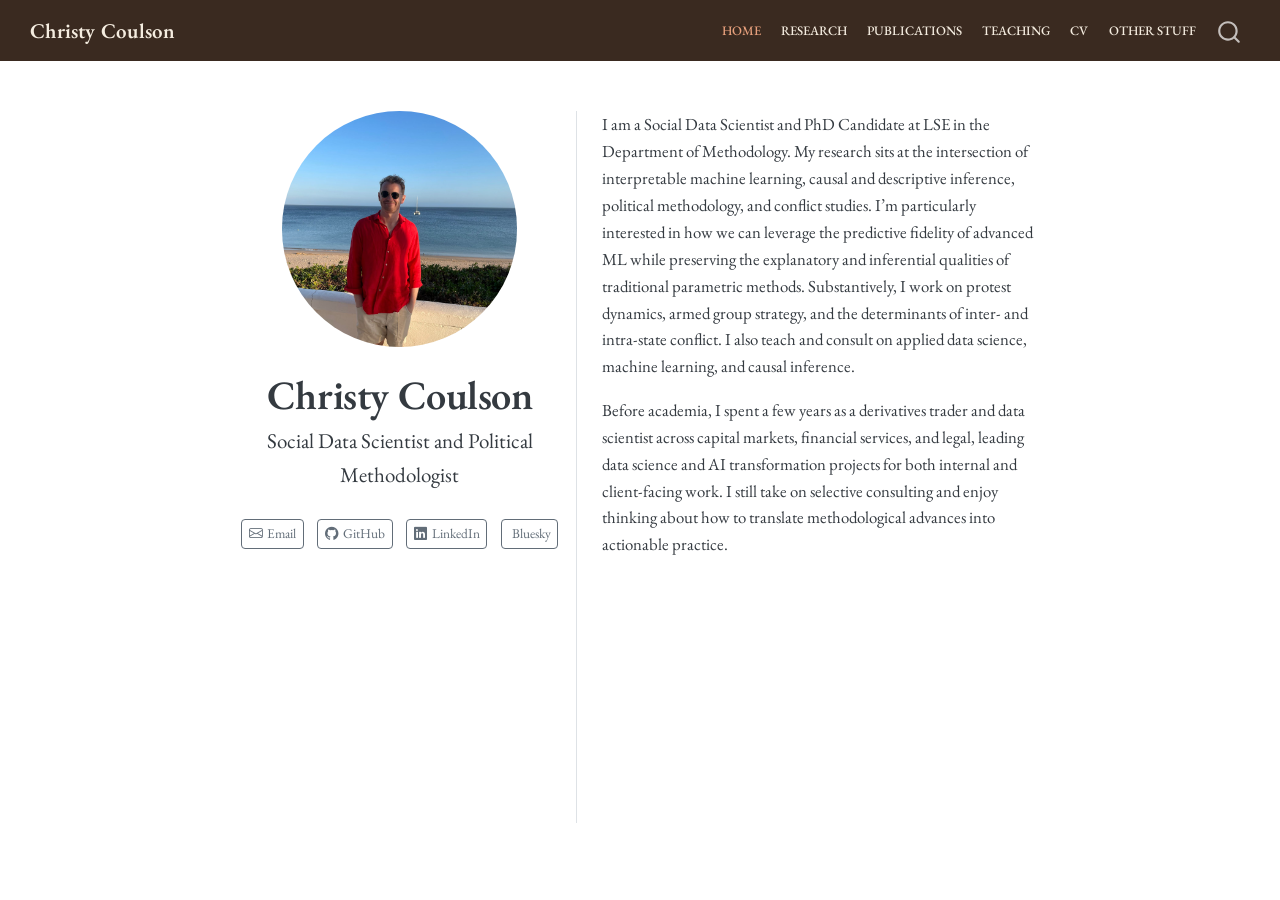
==== commit 6dd24e00: "deploy: 3eb421bc09d19061249cd7074abfc79585969d47" ====
--- a/index.html
+++ b/index.html
@@ -36,6 +36,7 @@
 <script src="site_libs/quarto-search/fuse.min.js"></script>
 <script src="site_libs/quarto-search/quarto-search.js"></script>
 <meta name="quarto:offset" content="./">
+<link href="./favicon.ico" rel="icon">
 <script src="site_libs/quarto-html/quarto.js" type="module"></script>
 <script src="site_libs/quarto-html/tabsets/tabsets.js" type="module"></script>
 <script src="site_libs/quarto-html/popper.min.js"></script>
@@ -44,7 +45,7 @@
 <link href="site_libs/quarto-html/quarto-syntax-highlighting-64a204ab8560d761af7679ceaba22944.css" rel="stylesheet" id="quarto-text-highlighting-styles">
 <script src="site_libs/bootstrap/bootstrap.min.js"></script>
 <link href="site_libs/bootstrap/bootstrap-icons.css" rel="stylesheet">
-<link href="site_libs/bootstrap/bootstrap-a82999de4c7ccc9092ce56f861e2eefc.min.css" rel="stylesheet" append-hash="true" id="quarto-bootstrap" data-mode="light">
+<link href="site_libs/bootstrap/bootstrap-95a8747634f8dd3c73e194e842d1a72d.min.css" rel="stylesheet" append-hash="true" id="quarto-bootstrap" data-mode="light">
 <script src="site_libs/quarto-contrib/iconify-3.0.0/iconify-icon.min.js"></script>
 <script id="quarto-search-options" type="application/json">{
   "location": "navbar",
@@ -76,6 +77,14 @@
 
 
 <link rel="stylesheet" href="styles.css">
+<meta property="og:title" content="Christy Coulson">
+<meta property="og:description" content="Social Data Scientist and Political Methodologist">
+<meta property="og:image" content="https://christycoulson.github.io/simbelmyne.jpg">
+<meta property="og:site_name" content="Christy Coulson">
+<meta name="twitter:title" content="Christy Coulson">
+<meta name="twitter:description" content="Social Data Scientist and Political Methodologist">
+<meta name="twitter:image" content="https://christycoulson.github.io/simbelmyne.jpg">
+<meta name="twitter:card" content="summary_large_image">
 </head>
 
 <body class="nav-fixed fullcontent quarto-light">
@@ -163,7 +172,7 @@
 </div>
   </div>
   <div class="about-contents"><main class="content" id="quarto-document-content">
-<p>I am a Social Data Scientist and PhD Candidate at LSE in the Department of Methodology. My research sits at the intersection of interpretable machine learning, political methodology, and conflict studies. I’m particularly interested in how we can leverage the predictive fidelity of advanced ML while preserving the explanatory and inferential qualities of traditional parametric methods. Substantively, I work on protest dynamics, armed group strategy, and the determinants of inter- and intra-state conflict. I also teach and consult on applied data science, machine learning, and causal inference.</p>
+<p>I am a Social Data Scientist and PhD Candidate at LSE in the Department of Methodology. My research sits at the intersection of interpretable machine learning, causal and descriptive inference, political methodology, and conflict studies. I’m particularly interested in how we can leverage the predictive fidelity of advanced ML while preserving the explanatory and inferential qualities of traditional parametric methods. Substantively, I work on protest dynamics, armed group strategy, and the determinants of inter- and intra-state conflict. I also teach and consult on applied data science, machine learning, and causal inference.</p>
 <p>Before academia, I spent a few years as a derivatives trader and data scientist across capital markets, financial services, and legal, leading data science and AI transformation projects for both internal and client-facing work. I still take on selective consulting and enjoy thinking about how to translate methodological advances into actionable practice.</p>
 
 
@@ -236,7 +245,7 @@
     }
       var localhostRegex = new RegExp(/^(?:http|https):\/\/localhost\:?[0-9]*\//);
       var mailtoRegex = new RegExp(/^mailto:/);
-        var filterRegex = new RegExp('/' + window.location.host + '/');
+        var filterRegex = new RegExp("https:\/\/christycoulson\.github\.io");
       var isInternal = (href) => {
           return filterRegex.test(href) || localhostRegex.test(href) || mailtoRegex.test(href);
       }
--- a/styles.css
+++ b/styles.css
@@ -118,4 +118,4 @@
   background-color: #7a4229 !important;
   border-color: #7a4229 !important;
   color: #f5ede0 !important;
-}+}
